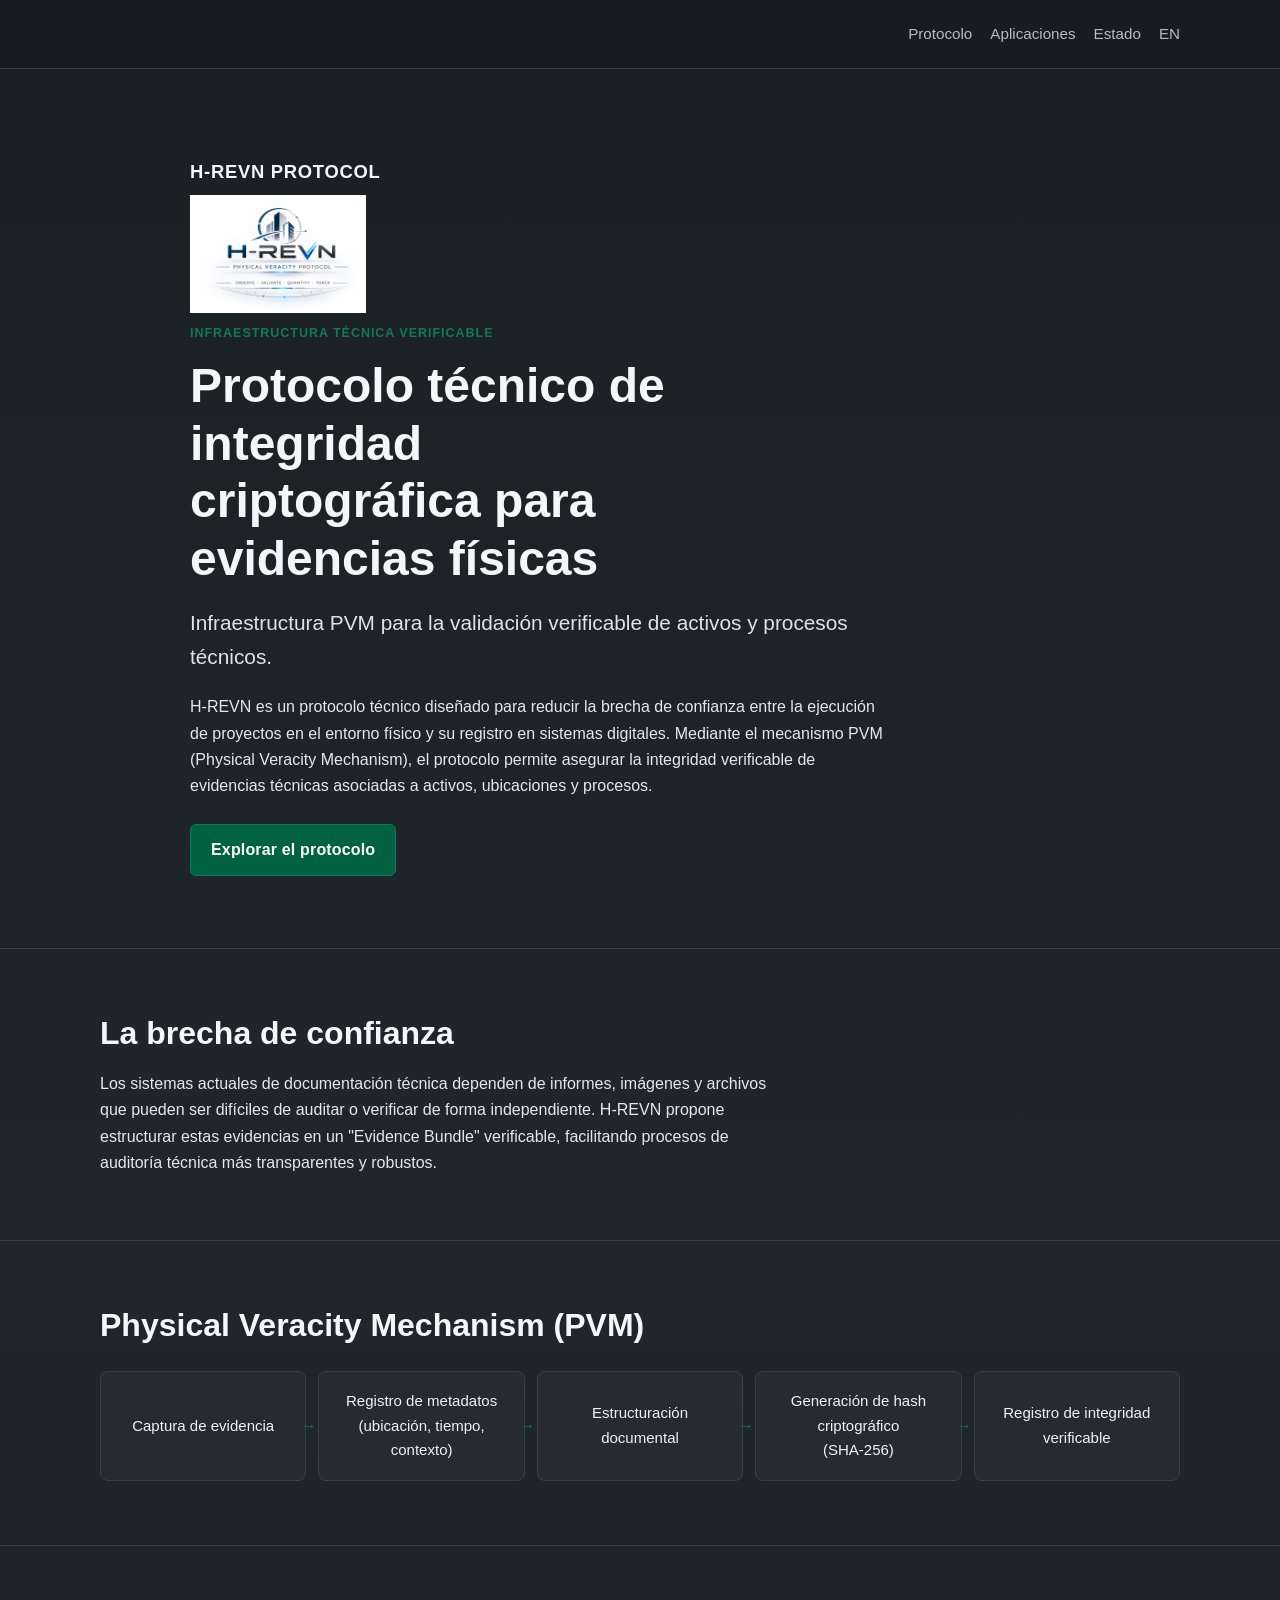
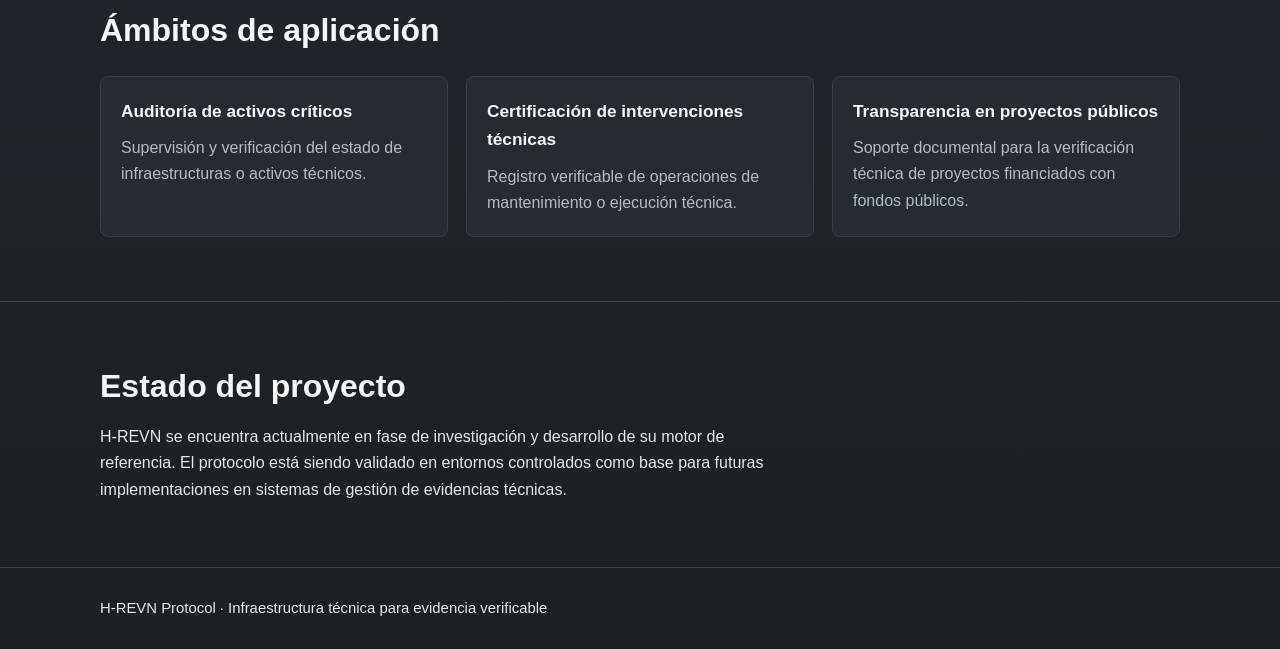
==== index.html @ 474334df "Switch SEO/canonical metadata to hrevn.com and add CNAME" ====
<!doctype html>
<html lang="es">
  <head>
    <meta charset="UTF-8" />
    <meta name="viewport" content="width=device-width, initial-scale=1.0" />
    <title>H-REVN Protocol | Integridad criptográfica para evidencias físicas</title>
    <meta
      name="description"
      content="H-REVN Protocol is a technical protocol for cryptographic integrity of physical evidence, focused on verifiable technical audits in public innovation programs."
    />
    <meta
      name="keywords"
      content="H-REVN, cryptographic integrity, physical evidence verification, technical audit, digital evidence protocol, PVM, Physical Veracity Mechanism"
    />
    <meta name="author" content="H-REVN Protocol" />
    <meta name="robots" content="index, follow" />
    <link rel="canonical" href="https://hrevn.com/" />
    <link rel="alternate" hreflang="es" href="https://hrevn.com/" />
    <link rel="alternate" hreflang="en" href="https://hrevn.com/en/" />
    <link rel="alternate" hreflang="x-default" href="https://hrevn.com/" />
    <link rel="icon" type="image/png" href="assets/favicon.png" />
    <link rel="apple-touch-icon" href="assets/favicon.png" />

    <meta property="og:type" content="website" />
    <meta property="og:locale" content="es_ES" />
    <meta property="og:site_name" content="H-REVN Protocol" />
    <meta property="og:title" content="H-REVN Protocol | Integridad criptográfica para evidencias físicas" />
    <meta
      property="og:description"
      content="Technical protocol for cryptographic integrity of physical evidence using the Physical Veracity Mechanism (PVM)."
    />
    <meta property="og:url" content="https://hrevn.com/" />
    <meta property="og:image" content="https://hrevn.com/assets/og-image.png" />
    <meta property="og:image:width" content="1200" />
    <meta property="og:image:height" content="630" />

    <meta name="twitter:card" content="summary_large_image" />
    <meta name="twitter:title" content="H-REVN Protocol | Integridad criptográfica para evidencias físicas" />
    <meta
      name="twitter:description"
      content="Technical protocol for cryptographic integrity of physical evidence."
    />
    <meta name="twitter:image" content="https://hrevn.com/assets/og-image.png" />

    <script type="application/ld+json">
      {
        "@context": "https://schema.org",
        "@graph": [
          {
            "@type": "WebSite",
            "name": "H-REVN Protocol",
            "url": "https://hrevn.com/",
            "description": "technical protocol for cryptographic integrity of physical evidence",
            "inLanguage": "es"
          },
          {
            "@type": "Organization",
            "name": "H-REVN Protocol",
            "url": "https://hrevn.com/",
            "description": "technical protocol for cryptographic integrity of physical evidence",
            "sameAs": [
              "https://github.com/ai-human-andalusia"
            ]
          },
          {
            "@type": "SoftwareApplication",
            "name": "H-REVN Protocol - PVM Reference Engine",
            "applicationCategory": "BusinessApplication",
            "operatingSystem": "Web",
            "description": "technical protocol for cryptographic integrity of physical evidence",
            "url": "https://hrevn.com/"
          }
        ]
      }
    </script>

    <link rel="stylesheet" href="styles.css" />
  </head>
  <body>
    <header class="site-header">
      <div class="container header-inner">
        <nav aria-label="Principal">
          <a href="#protocolo">Protocolo</a>
          <a href="#aplicacion">Aplicaciones</a>
          <a href="#estado">Estado</a>
          <a href="en/" lang="en">EN</a>
        </nav>
      </div>
    </header>

    <main>
      <section class="hero" id="inicio">
        <div class="container hero-content">
          <p class="hero-brand-title">H-REVN Protocol</p>
          <img
            class="hero-logo"
            src="assets/logo-hrevn.png"
            alt="H-REVN Protocol"
            width="1536"
            height="1024"
          />
          <p class="eyebrow">Infraestructura técnica verificable</p>
          <h1>Protocolo técnico de integridad criptográfica para evidencias físicas</h1>
          <p class="subtitle">
            Infraestructura PVM para la validación verificable de activos y procesos técnicos.
          </p>
          <p>
            H-REVN es un protocolo técnico diseñado para reducir la brecha de confianza entre la
            ejecución de proyectos en el entorno físico y su registro en sistemas digitales.
            Mediante el mecanismo PVM (Physical Veracity Mechanism), el protocolo permite asegurar
            la integridad verificable de evidencias técnicas asociadas a activos, ubicaciones y
            procesos.
          </p>
          <a class="btn" href="#protocolo">Explorar el protocolo</a>
        </div>
      </section>

      <section class="section" id="brecha">
        <div class="container">
          <h2>La brecha de confianza</h2>
          <p>
            Los sistemas actuales de documentación técnica dependen de informes, imágenes y archivos
            que pueden ser difíciles de auditar o verificar de forma independiente. H-REVN propone
            estructurar estas evidencias en un "Evidence Bundle" verificable, facilitando procesos
            de auditoría técnica más transparentes y robustos.
          </p>
        </div>
      </section>

      <section class="section" id="protocolo">
        <div class="container">
          <h2>Physical Veracity Mechanism (PVM)</h2>
          <div class="flow" role="list" aria-label="Flujo técnico del protocolo PVM">
            <div class="flow-step" role="listitem">Captura de evidencia</div>
            <div class="flow-step" role="listitem">Registro de metadatos<br />(ubicación, tiempo, contexto)</div>
            <div class="flow-step" role="listitem">Estructuración documental</div>
            <div class="flow-step" role="listitem">Generación de hash criptográfico<br />(SHA-256)</div>
            <div class="flow-step" role="listitem">Registro de integridad verificable</div>
          </div>
        </div>
      </section>

      <section class="section" id="aplicacion">
        <div class="container">
          <h2>Ámbitos de aplicación</h2>
          <div class="cards">
            <article class="card">
              <h3>Auditoría de activos críticos</h3>
              <p>
                Supervisión y verificación del estado de infraestructuras o activos técnicos.
              </p>
            </article>
            <article class="card">
              <h3>Certificación de intervenciones técnicas</h3>
              <p>
                Registro verificable de operaciones de mantenimiento o ejecución técnica.
              </p>
            </article>
            <article class="card">
              <h3>Transparencia en proyectos públicos</h3>
              <p>
                Soporte documental para la verificación técnica de proyectos financiados con fondos
                públicos.
              </p>
            </article>
          </div>
        </div>
      </section>

      <section class="section" id="estado">
        <div class="container">
          <h2>Estado del proyecto</h2>
          <p>
            H-REVN se encuentra actualmente en fase de investigación y desarrollo de su motor de
            referencia. El protocolo está siendo validado en entornos controlados como base para
            futuras implementaciones en sistemas de gestión de evidencias técnicas.
          </p>
        </div>
      </section>
    </main>

    <footer class="site-footer">
      <div class="container">
        <p>H-REVN Protocol · Infraestructura técnica para evidencia verificable</p>
      </div>
    </footer>
  </body>
</html>
---- styles.css ----
:root {
  --bg: #1f2428;
  --bg-elev: #252b30;
  --text: #f4f6f8;
  --muted: #b4bec7;
  --accent: #006241;
  --accent-soft: #0f7a56;
  --border: #374149;
  --max-width: 1080px;
}

* {
  box-sizing: border-box;
}

html {
  scroll-behavior: smooth;
}

body {
  margin: 0;
  font-family: Inter, Roboto, "Segoe UI", Arial, sans-serif;
  background: linear-gradient(180deg, #1a1f23 0%, #20272c 55%, #1b2024 100%);
  color: var(--text);
  line-height: 1.65;
}

.container {
  width: min(var(--max-width), 92%);
  margin: 0 auto;
}

.site-header {
  position: sticky;
  top: 0;
  z-index: 20;
  backdrop-filter: blur(8px);
  background: rgba(24, 29, 33, 0.82);
  border-bottom: 1px solid var(--border);
}

.header-inner {
  min-height: 68px;
  display: flex;
  align-items: center;
  justify-content: flex-end;
  gap: 24px;
}

.brand {
  margin: 0;
  font-weight: 600;
  letter-spacing: 0.02em;
  color: var(--text);
  text-decoration: none;
  white-space: nowrap;
}

nav {
  display: flex;
  gap: 18px;
}

nav a {
  color: var(--muted);
  text-decoration: none;
  font-size: 0.95rem;
}

nav a:hover,
nav a:focus-visible {
  color: var(--text);
}

.hero {
  padding: 88px 0 72px;
}

.hero-content {
  max-width: 900px;
}

.hero-brand-title {
  margin: 0 0 8px;
  color: #f2f6f9;
  font-weight: 600;
  letter-spacing: 0.04em;
  text-transform: uppercase;
  font-size: clamp(0.95rem, 2vw, 1.15rem);
}

.hero-logo {
  display: block;
  width: min(176px, 34%);
  height: auto;
  margin: 0 0 10px;
}

.eyebrow {
  margin: 0;
  color: var(--accent-soft);
  font-weight: 600;
  text-transform: uppercase;
  letter-spacing: 0.08em;
  font-size: 0.78rem;
}

h1 {
  margin: 14px 0 18px;
  font-size: clamp(1.9rem, 4vw, 3rem);
  line-height: 1.2;
  max-width: 18ch;
}

.subtitle {
  margin: 0 0 20px;
  font-size: clamp(1.05rem, 2.5vw, 1.3rem);
  color: #dde3e8;
  max-width: 58ch;
}

.btn {
  display: inline-block;
  margin-top: 24px;
  background: var(--accent);
  color: #ffffff;
  text-decoration: none;
  padding: 12px 20px;
  border-radius: 6px;
  font-weight: 600;
  letter-spacing: 0.01em;
  border: 1px solid #0b7b56;
}

.btn:hover,
.btn:focus-visible {
  background: #05734e;
}

.section {
  padding: 64px 0;
  border-top: 1px solid var(--border);
}

h2 {
  margin: 0 0 16px;
  font-size: clamp(1.4rem, 2.8vw, 2rem);
  line-height: 1.3;
}

p {
  margin: 0;
  max-width: 78ch;
  color: #e3e9ee;
}

.flow {
  display: grid;
  grid-template-columns: repeat(5, 1fr);
  gap: 12px;
  margin-top: 24px;
}

.flow-step {
  position: relative;
  background: var(--bg-elev);
  border: 1px solid var(--border);
  border-radius: 8px;
  padding: 16px 14px;
  min-height: 110px;
  display: flex;
  align-items: center;
  justify-content: center;
  text-align: center;
  color: #eef2f5;
  font-size: 0.94rem;
}

.flow-step:not(:last-child)::after {
  content: "\2192";
  position: absolute;
  right: -11px;
  top: 50%;
  transform: translateY(-50%);
  color: var(--accent-soft);
  font-weight: 700;
}

.cards {
  display: grid;
  grid-template-columns: repeat(3, minmax(0, 1fr));
  gap: 18px;
  margin-top: 24px;
}

.card {
  margin: 0;
  padding: 20px;
  background: var(--bg-elev);
  border: 1px solid var(--border);
  border-radius: 8px;
}

.card h3 {
  margin: 0 0 10px;
  font-size: 1.08rem;
  color: #f5f8fb;
}

.card p {
  color: var(--muted);
}

.site-footer {
  border-top: 1px solid var(--border);
  padding: 28px 0;
  color: #97a4b0;
  font-size: 0.93rem;
}

@media (max-width: 980px) {
  .flow {
    grid-template-columns: 1fr;
  }

  .flow-step {
    min-height: 76px;
    justify-content: flex-start;
    text-align: left;
    padding-right: 44px;
  }

  .flow-step:not(:last-child)::after {
    content: "\2193";
    right: 16px;
    top: auto;
    bottom: -18px;
    transform: none;
  }

  .cards {
    grid-template-columns: 1fr;
  }
}

@media (max-width: 640px) {
  .header-inner {
    min-height: 56px;
    gap: 14px;
    justify-content: flex-end;
    padding: 10px 0;
  }

  nav {
    gap: 12px;
    flex-wrap: wrap;
    justify-content: center;
  }

  .hero-logo {
    width: min(144px, 38%);
  }

  .hero {
    padding-top: 68px;
  }

}
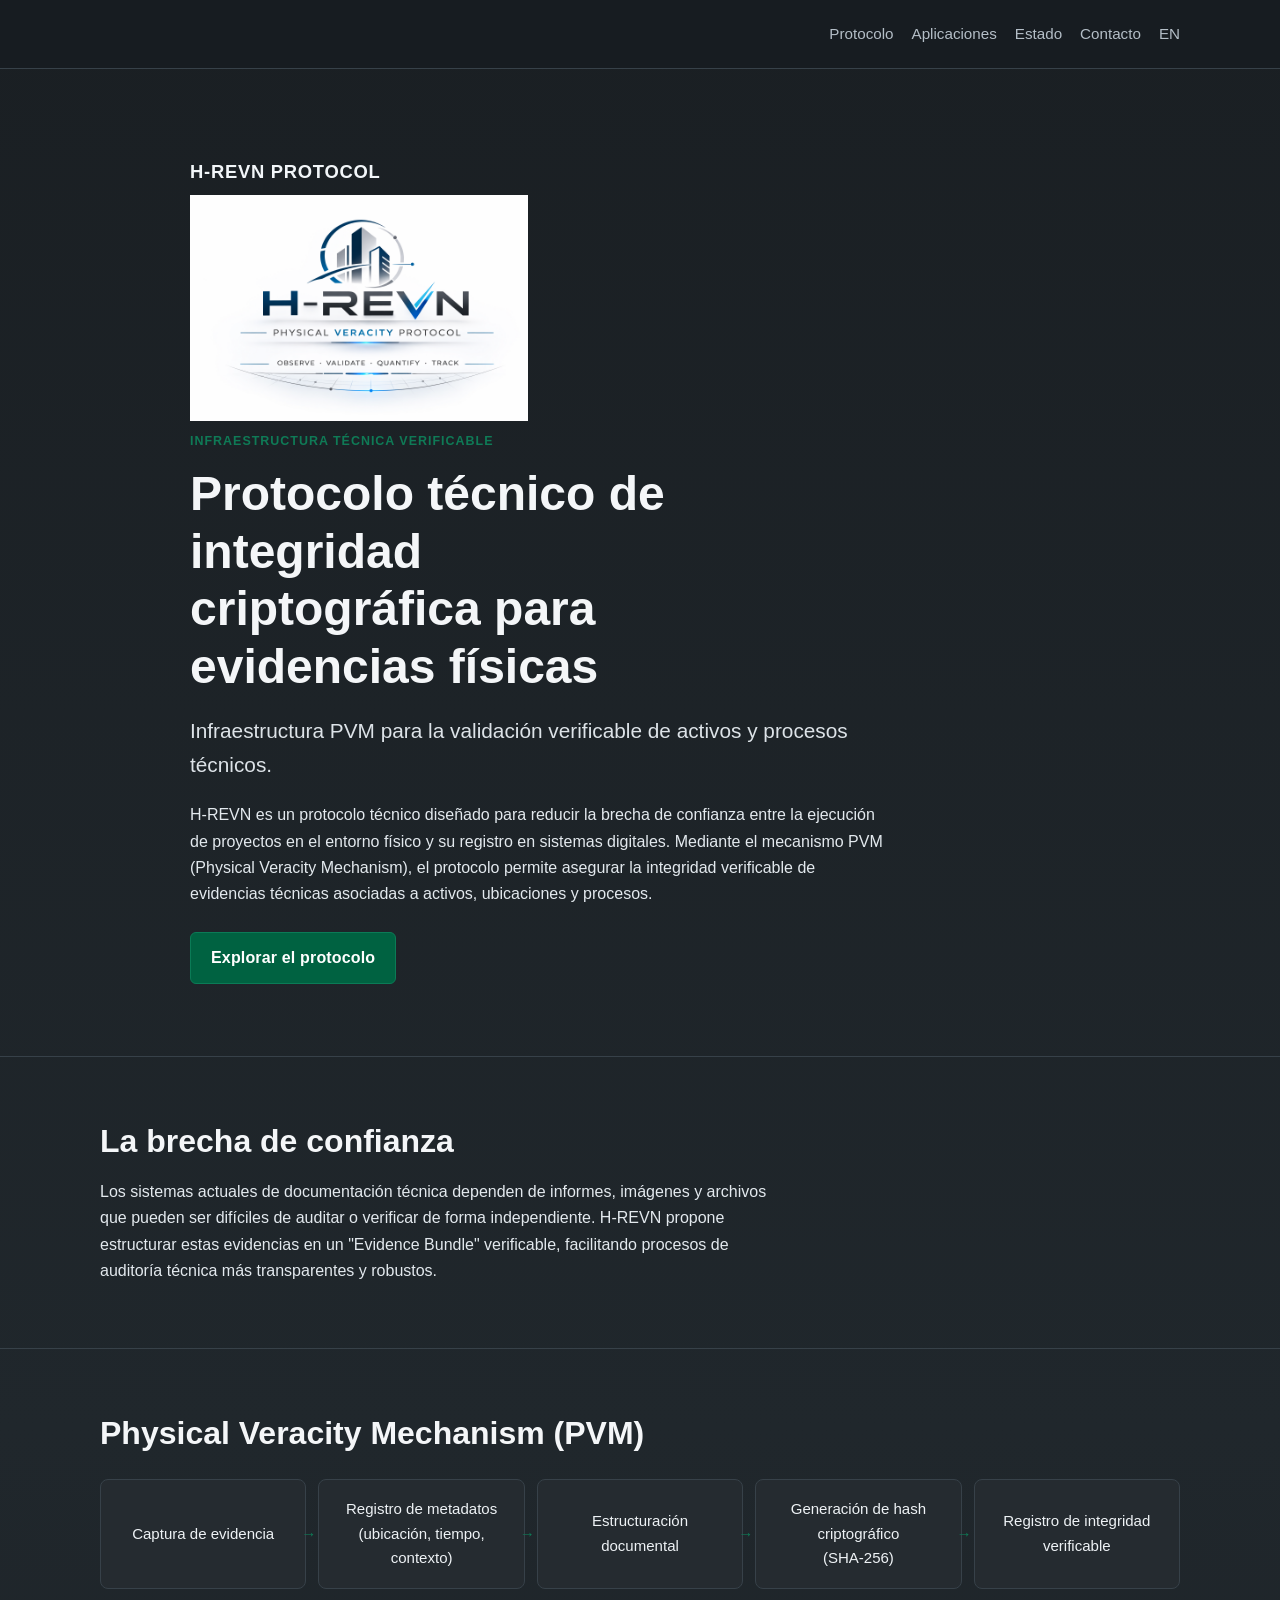
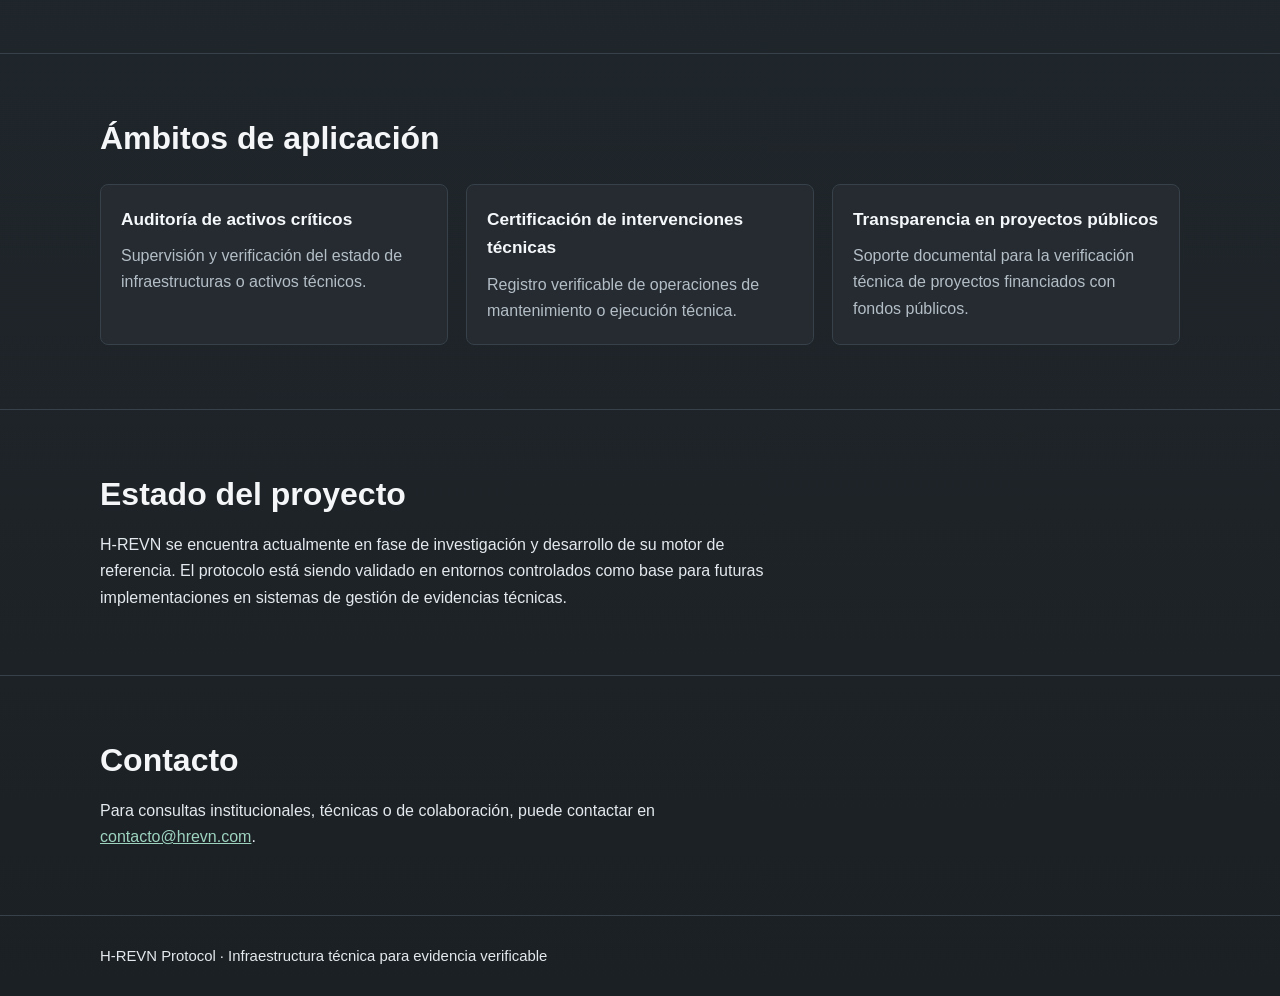
==== commit c0802f7a: "Add discreet contact section and email in ES/EN" ====
--- a/index.html
+++ b/index.html
@@ -18,8 +18,9 @@
     <link rel="alternate" hreflang="es" href="https://hrevn.com/" />
     <link rel="alternate" hreflang="en" href="https://hrevn.com/en/" />
     <link rel="alternate" hreflang="x-default" href="https://hrevn.com/" />
-    <link rel="icon" type="image/png" href="assets/favicon.png" />
-    <link rel="apple-touch-icon" href="assets/favicon.png" />
+    <link rel="icon" href="/assets/favicon.png?v=2" sizes="32x32" type="image/png" />
+    <link rel="icon" href="/assets/favicon.png?v=2" sizes="192x192" type="image/png" />
+    <link rel="apple-touch-icon" href="/assets/favicon.png?v=2" />
 
     <meta property="og:type" content="website" />
     <meta property="og:locale" content="es_ES" />
@@ -83,6 +84,7 @@
           <a href="#protocolo">Protocolo</a>
           <a href="#aplicacion">Aplicaciones</a>
           <a href="#estado">Estado</a>
+          <a href="#contacto">Contacto</a>
           <a href="en/" lang="en">EN</a>
         </nav>
       </div>
@@ -177,6 +179,16 @@
           </p>
         </div>
       </section>
+
+      <section class="section" id="contacto">
+        <div class="container">
+          <h2>Contacto</h2>
+          <p>
+            Para consultas institucionales, técnicas o de colaboración, puede contactar en
+            <a href="mailto:contacto@hrevn.com">contacto@hrevn.com</a>.
+          </p>
+        </div>
+      </section>
     </main>
 
     <footer class="site-footer">
--- a/styles.css
+++ b/styles.css
@@ -91,7 +91,7 @@
 
 .hero-logo {
   display: block;
-  width: min(176px, 34%);
+  width: min(338px, 65%);
   height: auto;
   margin: 0 0 10px;
 }
@@ -258,7 +258,7 @@
   }
 
   .hero-logo {
-    width: min(144px, 38%);
+    width: min(276px, 73%);
   }
 
   .hero {
@@ -266,3 +266,13 @@
   }
 
 }
+
+
+p a {
+  color: #9dd3bf;
+}
+
+p a:hover,
+p a:focus-visible {
+  color: #c6eadc;
+}
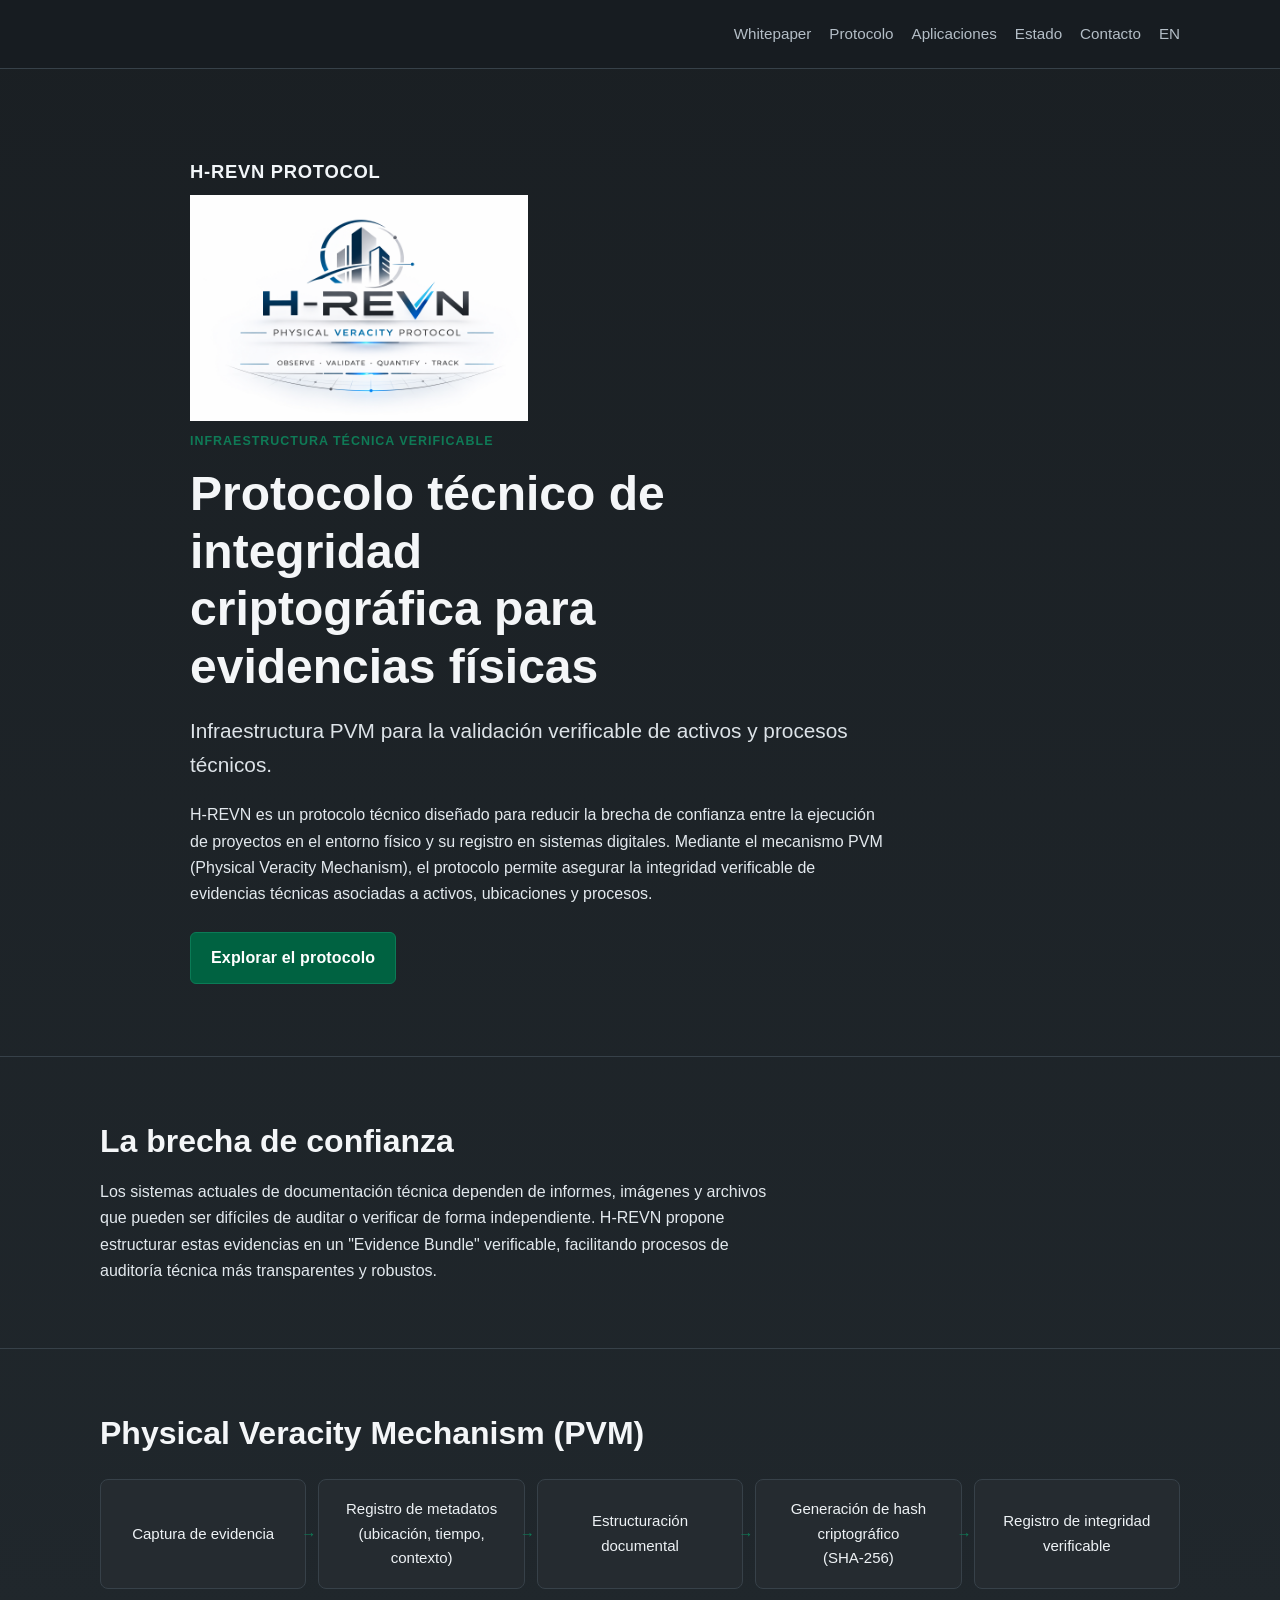
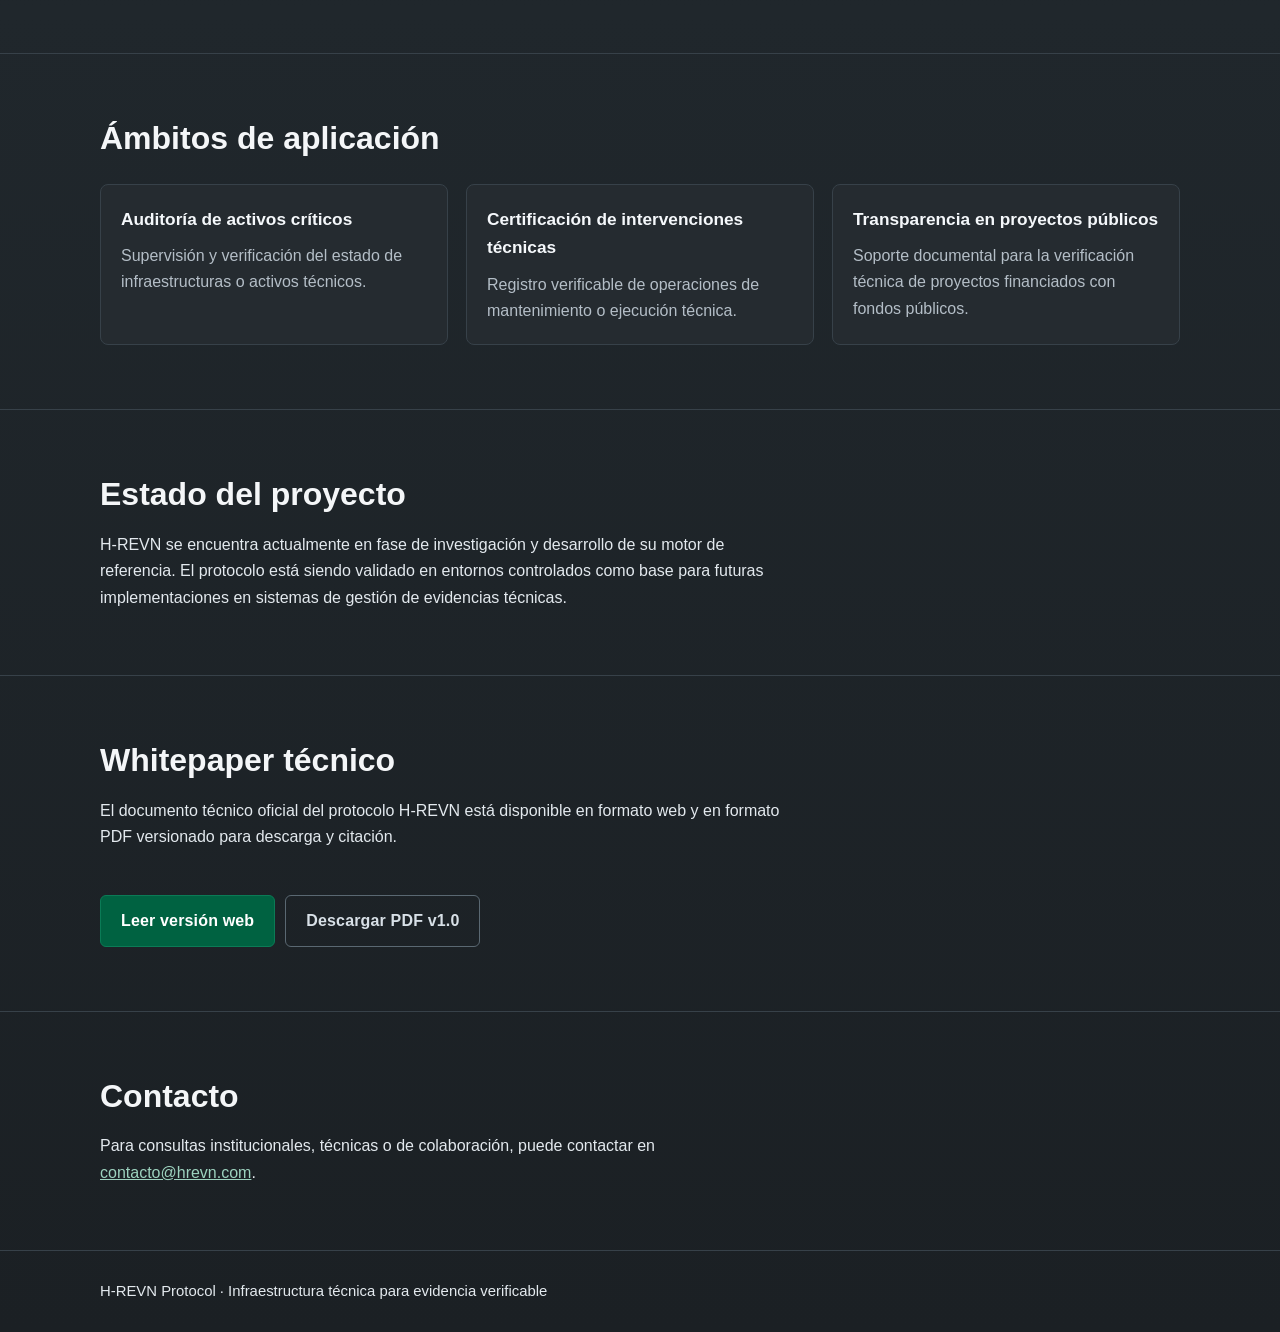
==== commit a4ccb3c1: "Add whitepaper web page and protected watermarked PDF v1.0" ====
--- a/index.html
+++ b/index.html
@@ -81,6 +81,7 @@
     <header class="site-header">
       <div class="container header-inner">
         <nav aria-label="Principal">
+          <a href="whitepaper/">Whitepaper</a>
           <a href="#protocolo">Protocolo</a>
           <a href="#aplicacion">Aplicaciones</a>
           <a href="#estado">Estado</a>
@@ -180,6 +181,22 @@
         </div>
       </section>
 
+      <section class="section" id="whitepaper">
+        <div class="container">
+          <h2>Whitepaper técnico</h2>
+          <p>
+            El documento técnico oficial del protocolo H-REVN está disponible en formato web y en
+            formato PDF versionado para descarga y citación.
+          </p>
+          <p class="actions-row">
+            <a class="btn" href="whitepaper/">Leer versión web</a>
+            <a class="btn btn-secondary" href="whitepaper/HREVN_Protocol_White_Paper_v1.0.pdf" download
+              >Descargar PDF v1.0</a
+            >
+          </p>
+        </div>
+      </section>
+
       <section class="section" id="contacto">
         <div class="container">
           <h2>Contacto</h2>
--- a/styles.css
+++ b/styles.css
@@ -137,6 +137,24 @@
   background: #05734e;
 }
 
+.btn-secondary {
+  background: transparent;
+  border-color: #5a6872;
+  color: #d8e0e7;
+}
+
+.btn-secondary:hover,
+.btn-secondary:focus-visible {
+  background: #2f373d;
+}
+
+.actions-row {
+  margin-top: 20px;
+  display: flex;
+  gap: 10px;
+  flex-wrap: wrap;
+}
+
 .section {
   padding: 64px 0;
   border-top: 1px solid var(--border);
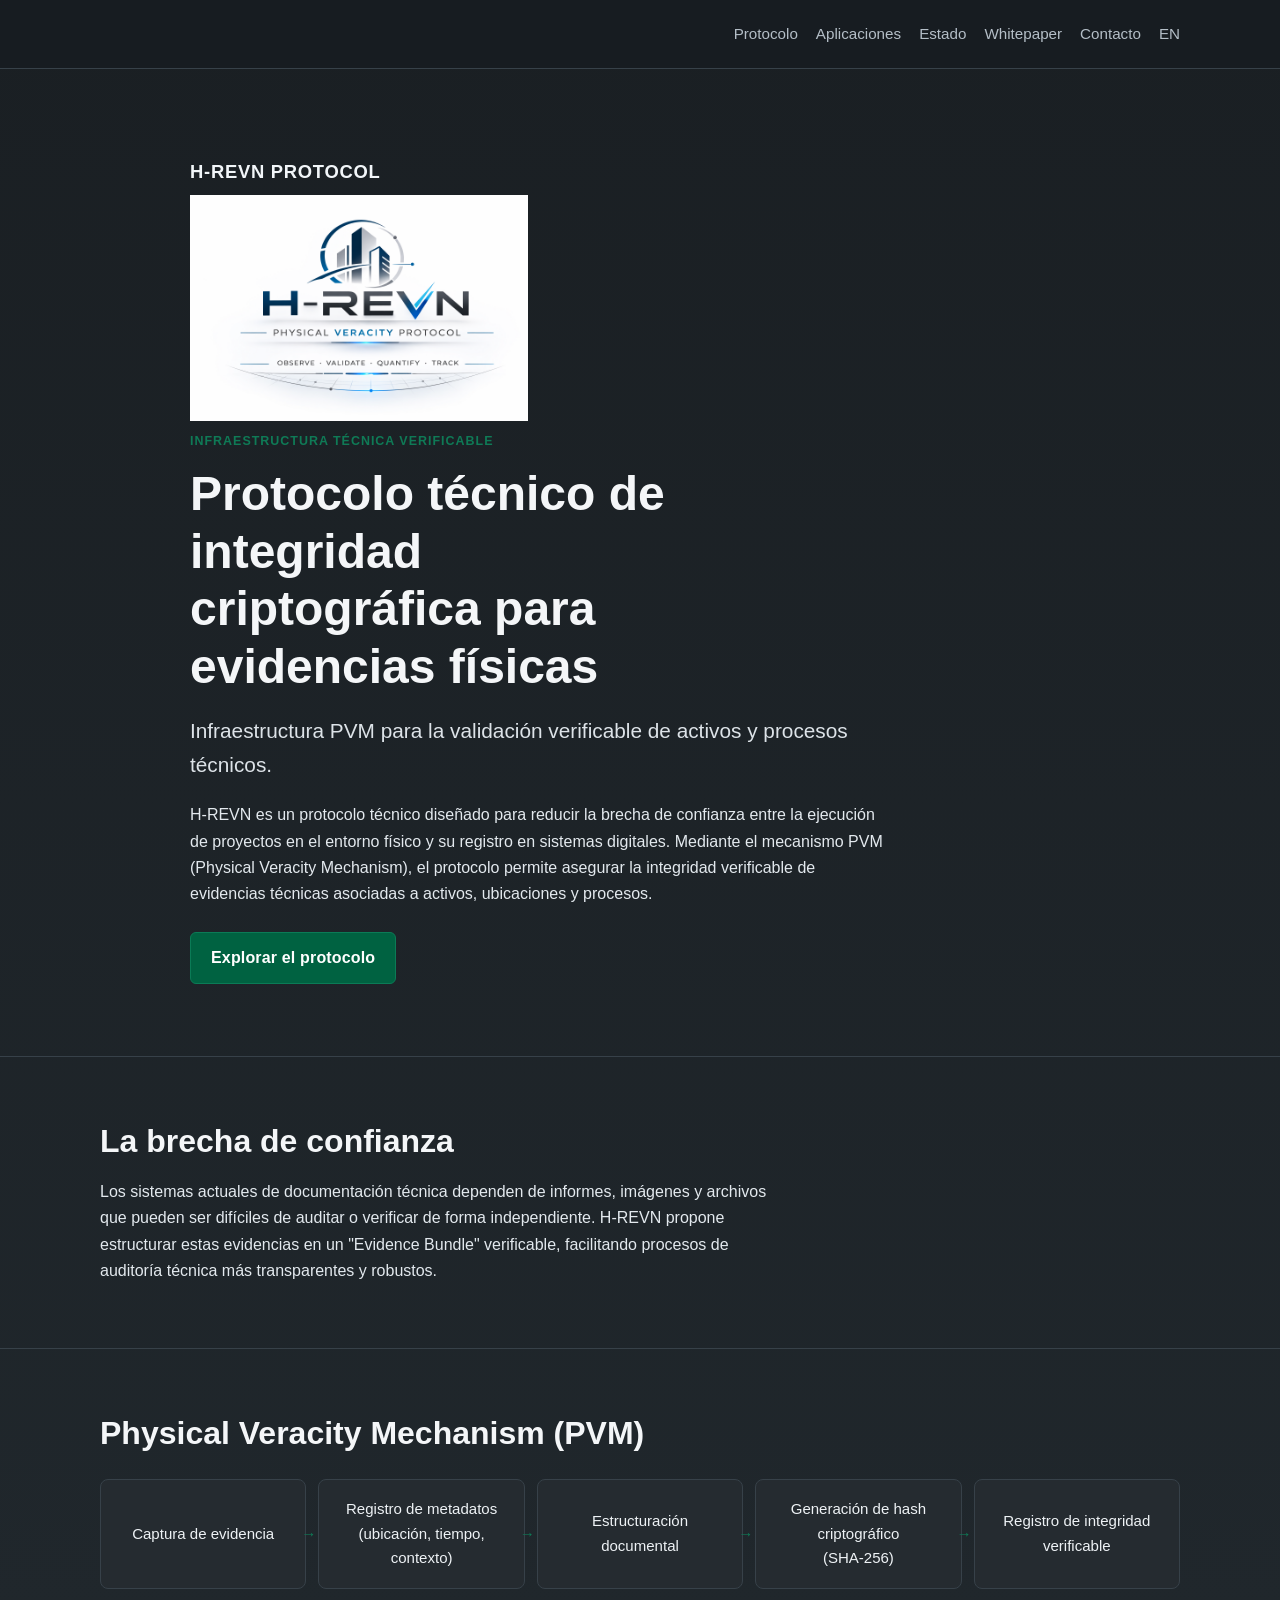
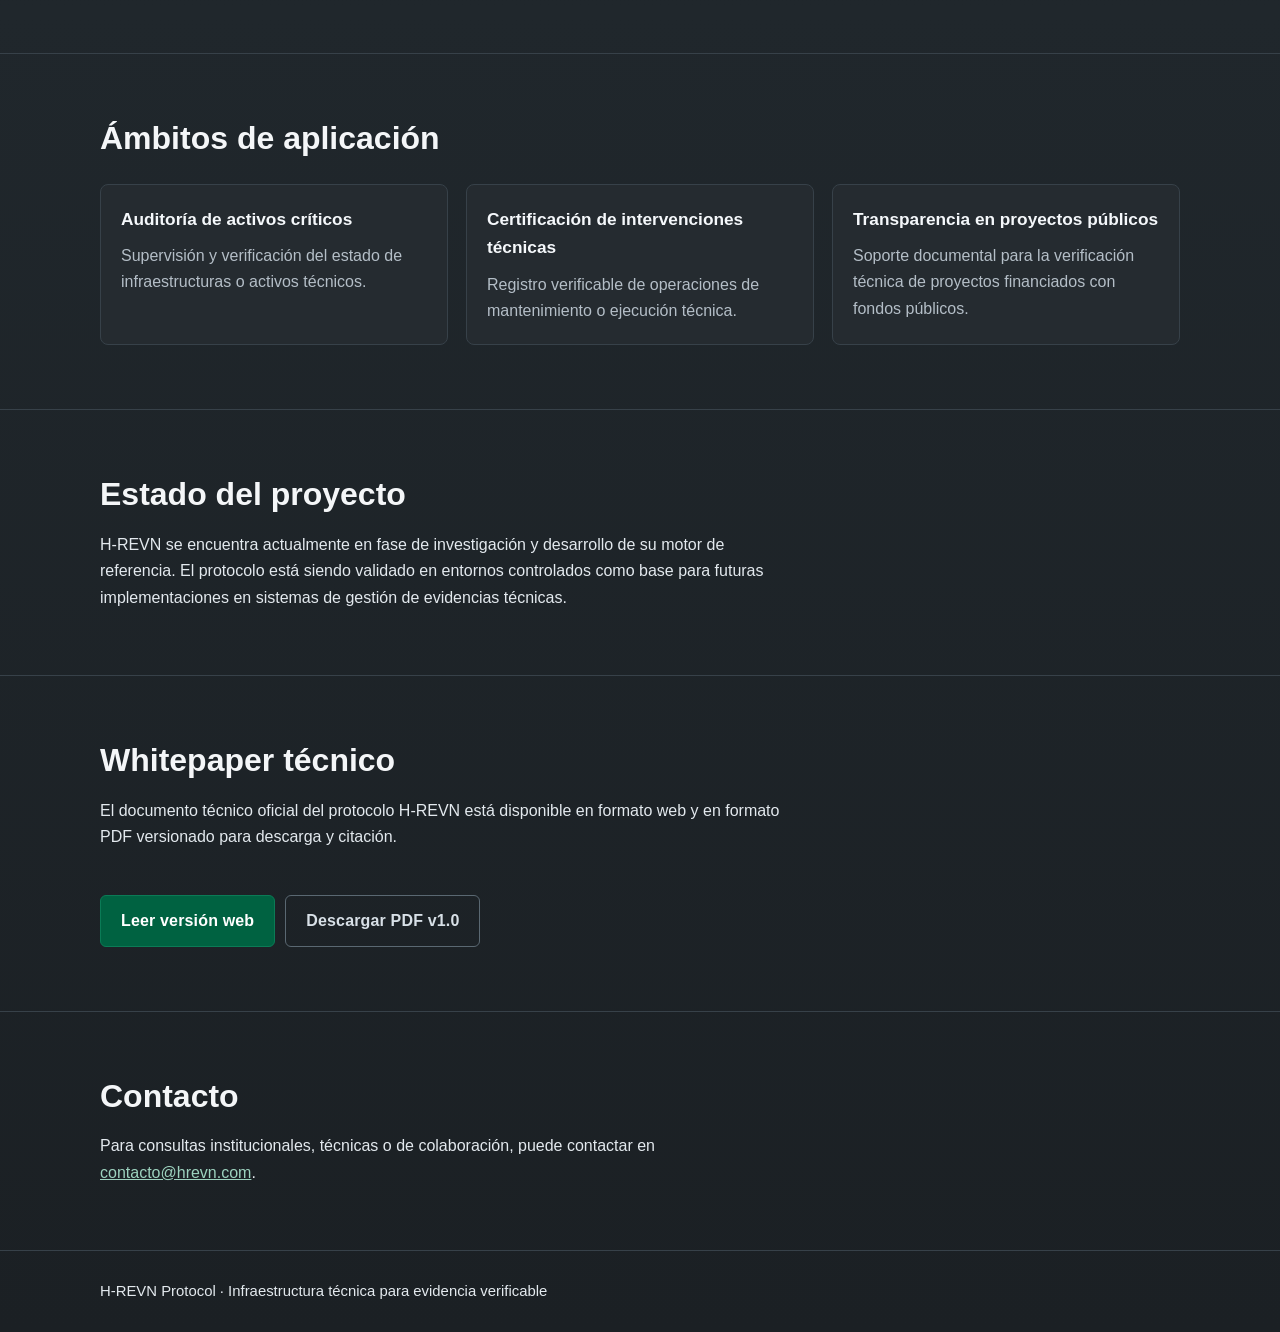
==== commit 3d4be6b8: "Reorder nav: place Whitepaper between Status and Contact" ====
--- a/index.html
+++ b/index.html
@@ -81,10 +81,10 @@
     <header class="site-header">
       <div class="container header-inner">
         <nav aria-label="Principal">
-          <a href="whitepaper/">Whitepaper</a>
           <a href="#protocolo">Protocolo</a>
           <a href="#aplicacion">Aplicaciones</a>
           <a href="#estado">Estado</a>
+          <a href="whitepaper/">Whitepaper</a>
           <a href="#contacto">Contacto</a>
           <a href="en/" lang="en">EN</a>
         </nav>
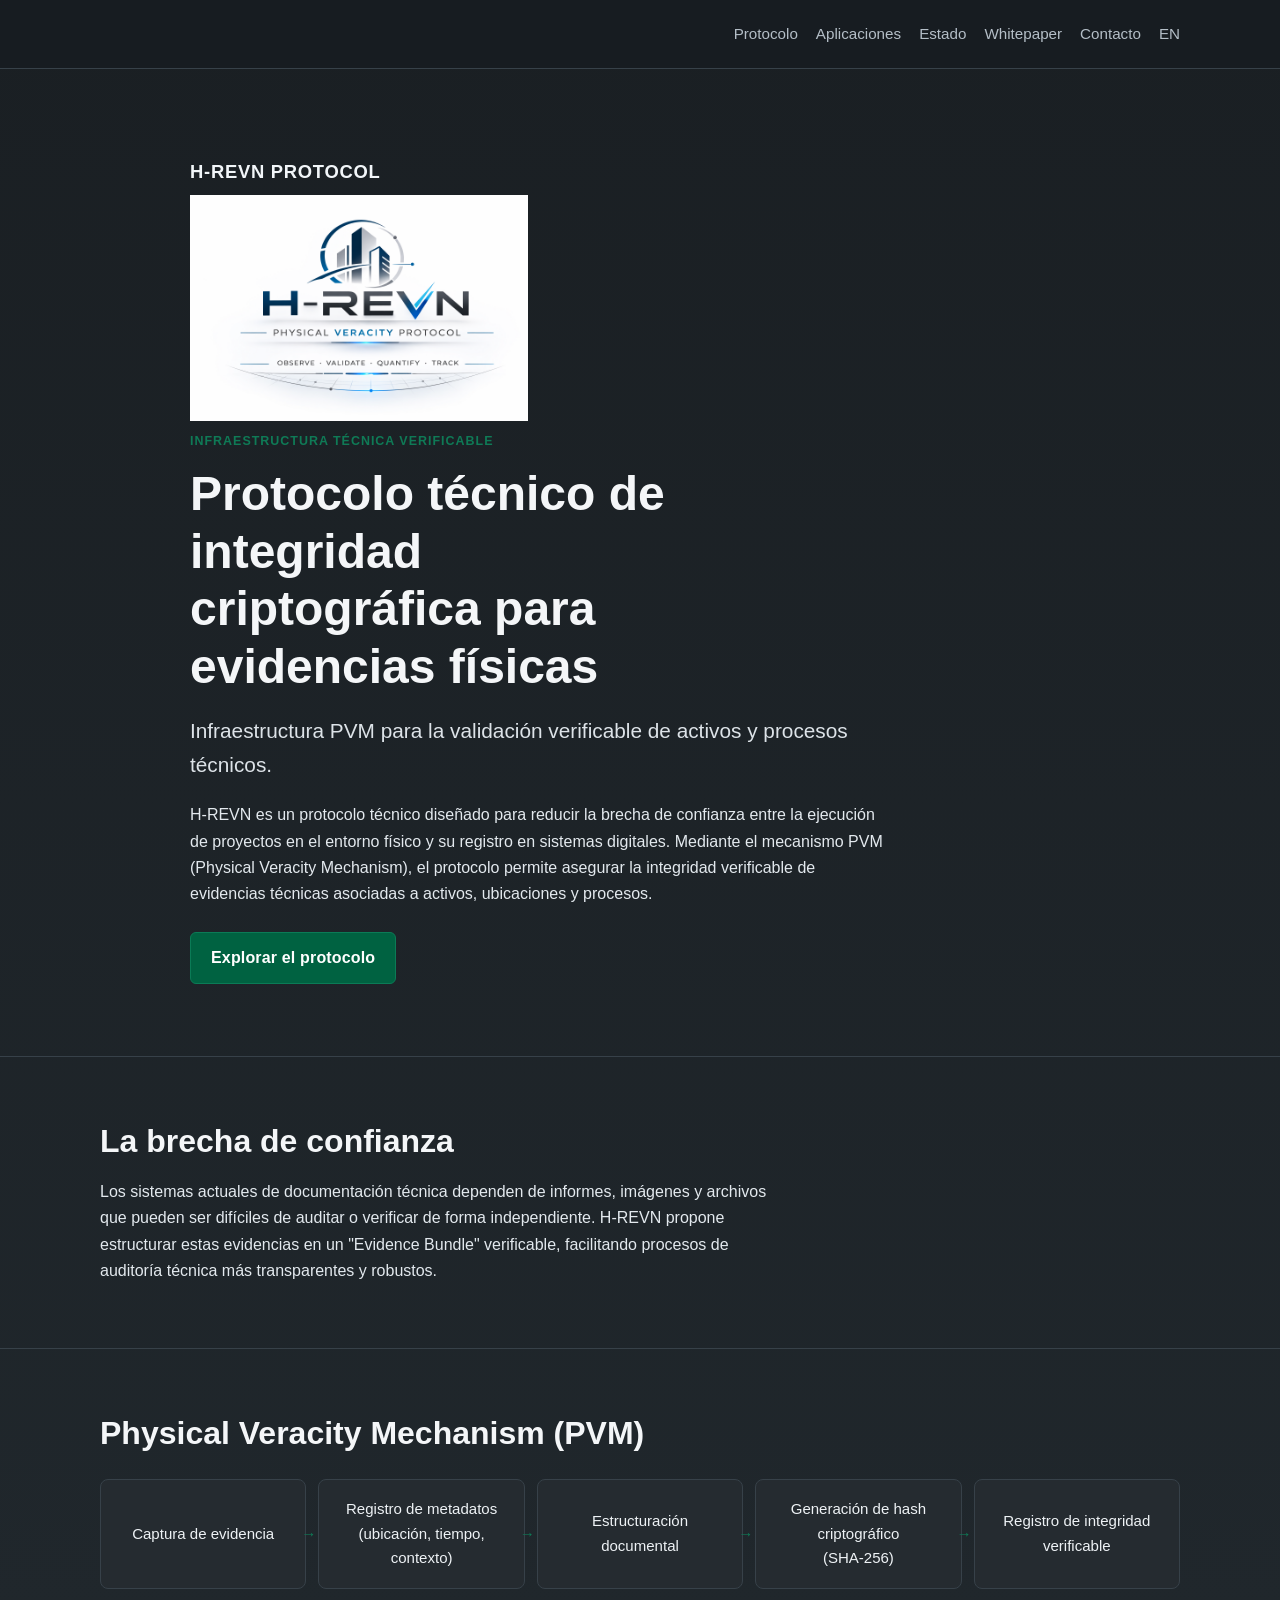
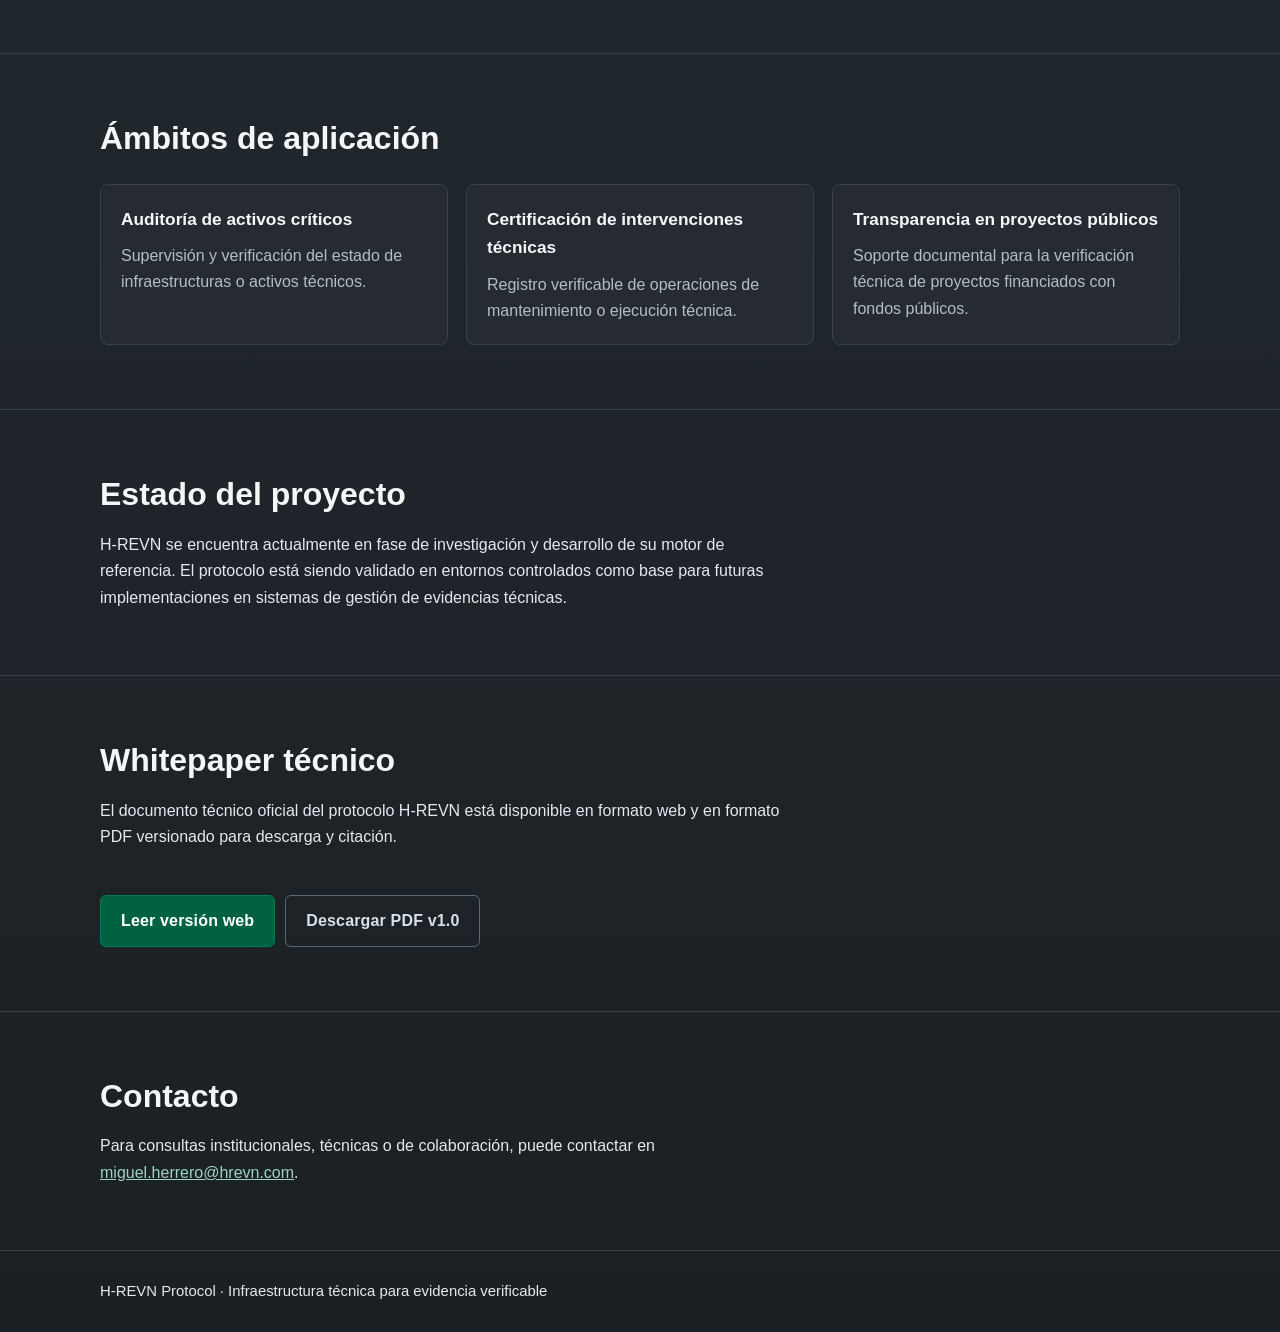
==== commit f701f53b: "Use miguel.herrero@hrevn.com as contact email in ES/EN" ====
--- a/index.html
+++ b/index.html
@@ -202,7 +202,7 @@
           <h2>Contacto</h2>
           <p>
             Para consultas institucionales, técnicas o de colaboración, puede contactar en
-            <a href="mailto:contacto@hrevn.com">contacto@hrevn.com</a>.
+            <a href="mailto:miguel.herrero@hrevn.com">miguel.herrero@hrevn.com</a>.
           </p>
         </div>
       </section>
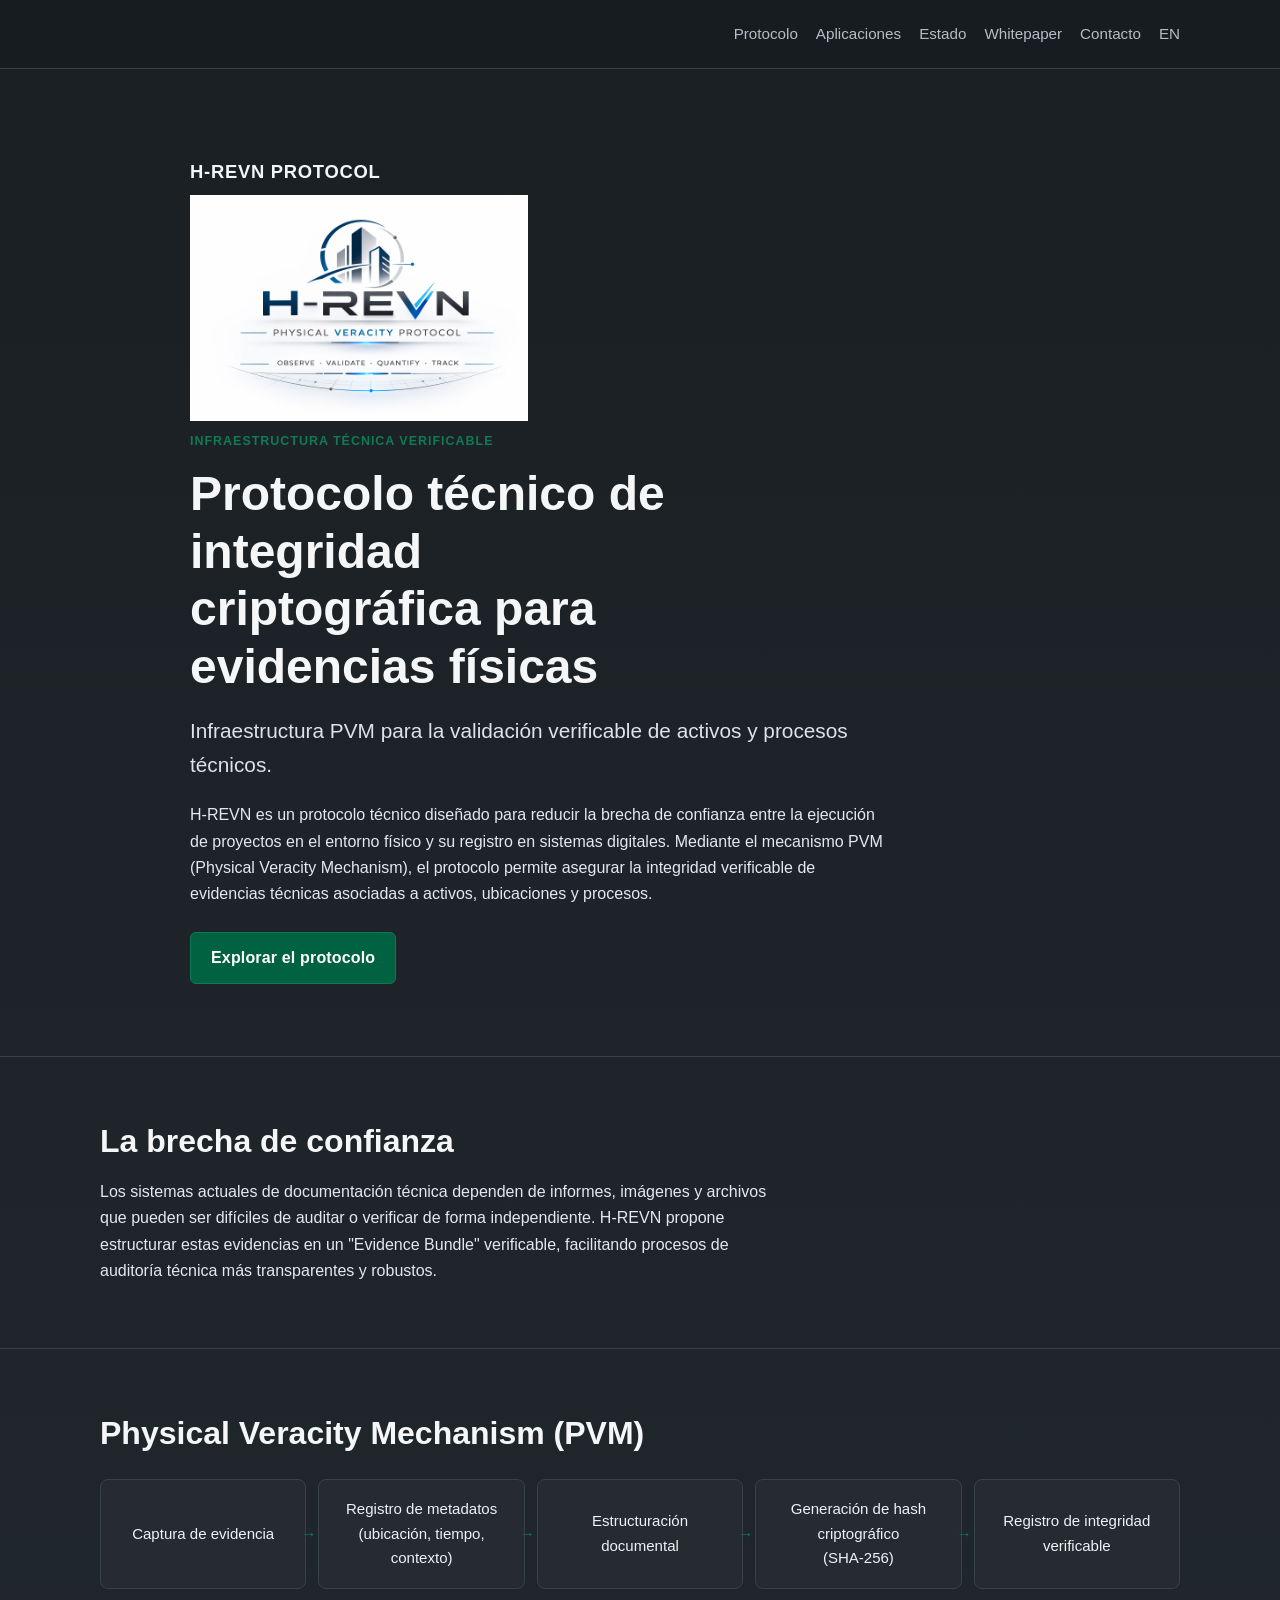
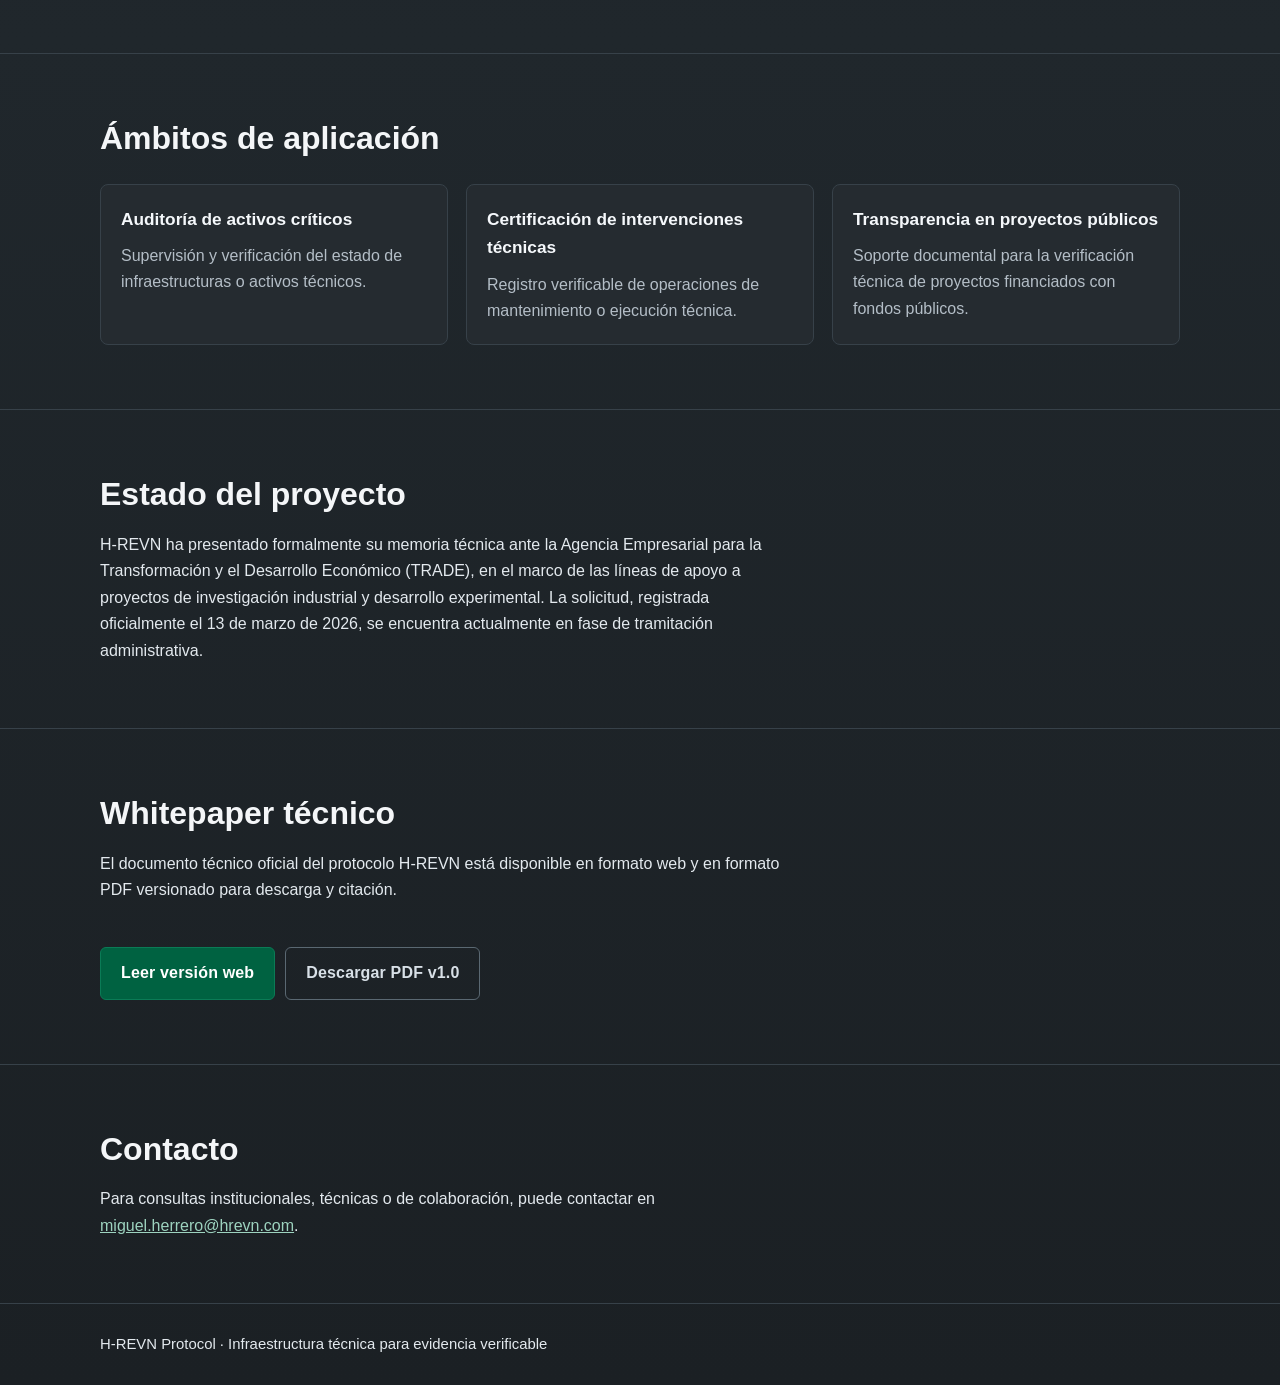
==== commit 7f90c3a0: "Update project status copy in ES and EN" ====
--- a/index.html
+++ b/index.html
@@ -48,28 +48,61 @@
         "@context": "https://schema.org",
         "@graph": [
           {
+            "@id": "https://hrevn.com/#website",
             "@type": "WebSite",
             "name": "H-REVN Protocol",
             "url": "https://hrevn.com/",
             "description": "technical protocol for cryptographic integrity of physical evidence",
+            "inLanguage": "es",
+            "publisher": {
+              "@id": "https://hrevn.com/#organization"
+            }
+          },
+          {
+            "@id": "https://hrevn.com/#webpage",
+            "@type": "WebPage",
+            "url": "https://hrevn.com/",
+            "name": "H-REVN Protocol | Integridad criptográfica para evidencias físicas",
+            "isPartOf": {
+              "@id": "https://hrevn.com/#website"
+            },
+            "about": {
+              "@id": "https://hrevn.com/#software"
+            },
             "inLanguage": "es"
           },
           {
+            "@id": "https://hrevn.com/#organization",
             "@type": "Organization",
             "name": "H-REVN Protocol",
             "url": "https://hrevn.com/",
             "description": "technical protocol for cryptographic integrity of physical evidence",
+            "logo": "https://hrevn.com/assets/logo-hrevn.png",
+            "email": "miguel.herrero@hrevn.com",
+            "contactPoint": [
+              {
+                "@type": "ContactPoint",
+                "contactType": "institutional inquiries",
+                "email": "miguel.herrero@hrevn.com",
+                "availableLanguage": ["es", "en"],
+                "url": "https://hrevn.com/#contacto"
+              }
+            ],
             "sameAs": [
               "https://github.com/ai-human-andalusia"
             ]
           },
           {
+            "@id": "https://hrevn.com/#software",
             "@type": "SoftwareApplication",
             "name": "H-REVN Protocol - PVM Reference Engine",
             "applicationCategory": "BusinessApplication",
             "operatingSystem": "Web",
             "description": "technical protocol for cryptographic integrity of physical evidence",
-            "url": "https://hrevn.com/"
+            "url": "https://hrevn.com/",
+            "publisher": {
+              "@id": "https://hrevn.com/#organization"
+            }
           }
         ]
       }
@@ -174,9 +207,11 @@
         <div class="container">
           <h2>Estado del proyecto</h2>
           <p>
-            H-REVN se encuentra actualmente en fase de investigación y desarrollo de su motor de
-            referencia. El protocolo está siendo validado en entornos controlados como base para
-            futuras implementaciones en sistemas de gestión de evidencias técnicas.
+            H-REVN ha presentado formalmente su memoria técnica ante la Agencia Empresarial para la
+            Transformación y el Desarrollo Económico (TRADE), en el marco de las líneas de apoyo a
+            proyectos de investigación industrial y desarrollo experimental. La solicitud, registrada
+            oficialmente el 13 de marzo de 2026, se encuentra actualmente en fase de tramitación
+            administrativa.
           </p>
         </div>
       </section>
